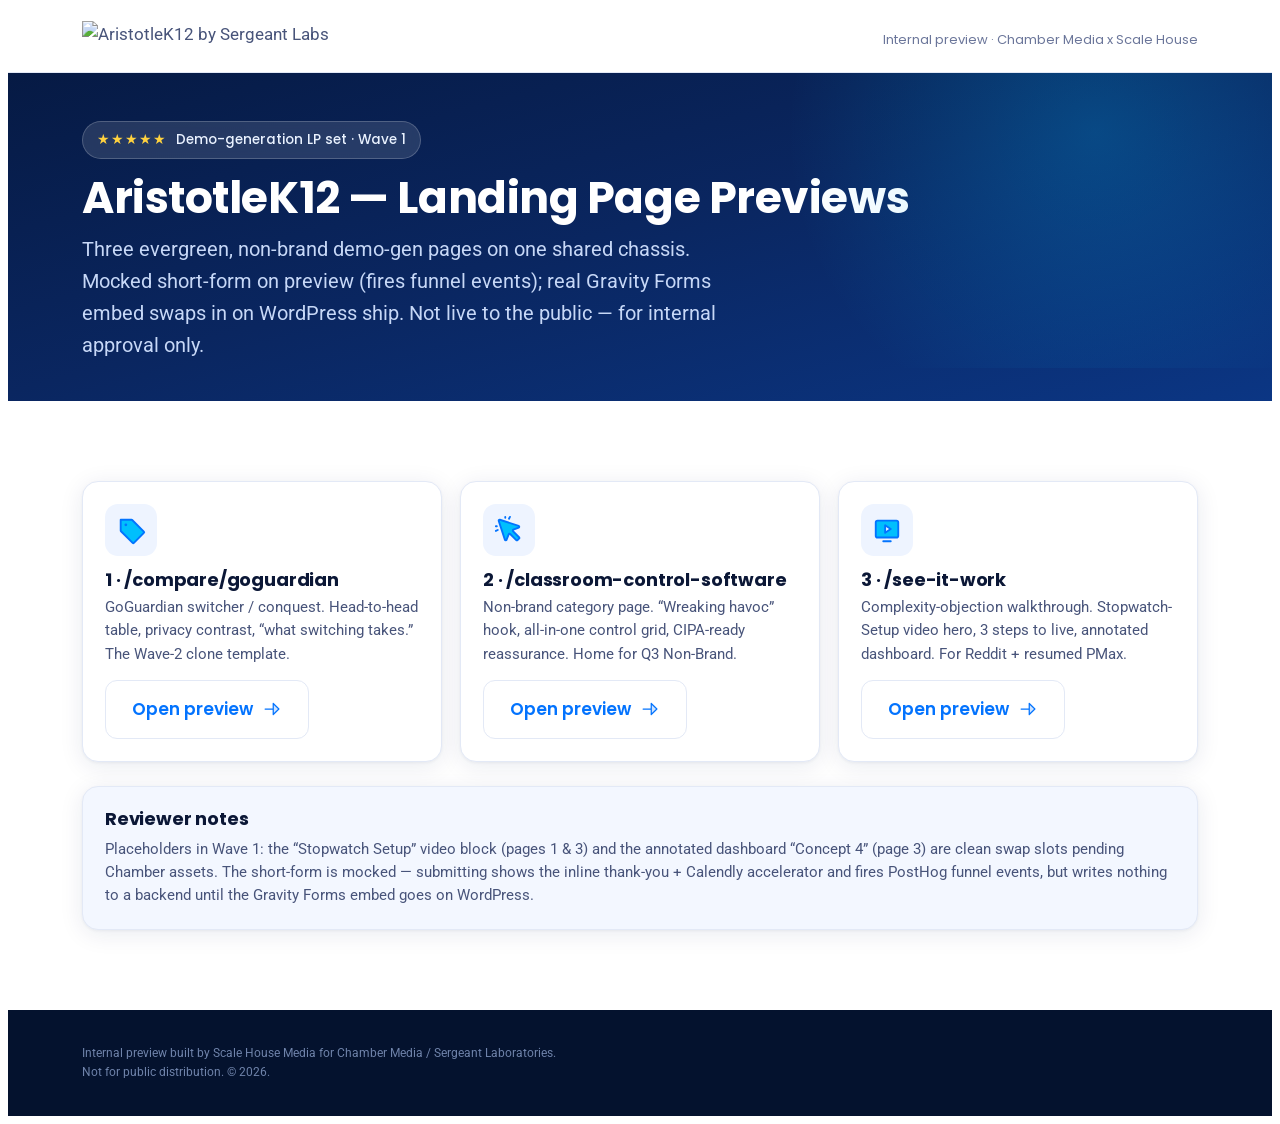
==== index.html @ 9d159dea "AristotleK12 Wave-1 demo-gen LP previews (3 pages + shared chassis) Co-Authored-By: Claude Fable 5 <" ====
<!doctype html>
<!-- AristotleK12 (Sergeant Labs) - LP preview HUB (internal review) - build v1 2026-07-12 -->
<html lang="en">
<head>
  <meta charset="utf-8">
  <meta name="viewport" content="width=device-width, initial-scale=1, viewport-fit=cover">
  <title>AristotleK12 - Landing Page Previews (Internal Review)</title>
  <meta name="robots" content="noindex,nofollow">
  <link rel="icon" href="https://www.sgtlabs.com/wp-content/uploads/2022/09/cropped-favicon-192x192.png">
  <link rel="preconnect" href="https://fonts.googleapis.com"><link rel="preconnect" href="https://fonts.gstatic.com" crossorigin>
  <link href="https://fonts.googleapis.com/css2?family=Poppins:wght@500;600;700&family=Roboto:wght@400;500;700&display=swap" rel="stylesheet">
  <link rel="stylesheet" href="assets/chassis.css">
</head>
<body data-lp-page="preview-hub">
<div class="sgt-lp">
  <header class="hdr"><div class="wrap hdr__in">
    <img class="hdr__logo" src="https://www.sgtlabs.com/wp-content/uploads/2024/01/25th-Anniversary-Logo-02-1.png" alt="AristotleK12 by Sergeant Labs">
    <span style="font-family:var(--font-h);font-size:13px;color:var(--ink-mute)">Internal preview &middot; Chamber Media x Scale House</span>
  </div></header>

  <section class="hero" style="padding:48px 0 40px"><div class="wrap">
    <span class="trustchip"><span class="stars">&#9733;&#9733;&#9733;&#9733;&#9733;</span> Demo-generation LP set &middot; Wave 1</span>
    <h1 style="color:#fff;font-size:clamp(28px,5vw,44px);margin:14px 0 10px">AristotleK12 &mdash; Landing Page Previews</h1>
    <p class="hero__sub" style="max-width:60ch">Three evergreen, non-brand demo-gen pages on one shared chassis. Mocked short-form on preview (fires funnel events); real Gravity Forms embed swaps in on WordPress ship. Not live to the public &mdash; for internal approval only.</p>
  </div></section>

  <section class="section"><div class="wrap">
    <div class="grid grid-3">
      <a class="card" href="compare/goguardian/" style="text-decoration:none">
        <div class="card__chip"><i data-ph="tag" class="ph-duo"></i></div>
        <h3>1 &middot; /compare/goguardian</h3>
        <p style="color:var(--ink-soft)">GoGuardian switcher / conquest. Head-to-head table, privacy contrast, &ldquo;what switching takes.&rdquo; The Wave-2 clone template.</p>
        <span class="btn btn--ghost" style="margin-top:14px">Open preview <i data-ph="arrow-right"></i></span>
      </a>
      <a class="card" href="classroom-control-software/" style="text-decoration:none">
        <div class="card__chip"><i data-ph="cursor-click" class="ph-duo"></i></div>
        <h3>2 &middot; /classroom-control-software</h3>
        <p style="color:var(--ink-soft)">Non-brand category page. &ldquo;Wreaking havoc&rdquo; hook, all-in-one control grid, CIPA-ready reassurance. Home for Q3 Non-Brand.</p>
        <span class="btn btn--ghost" style="margin-top:14px">Open preview <i data-ph="arrow-right"></i></span>
      </a>
      <a class="card" href="see-it-work/" style="text-decoration:none">
        <div class="card__chip"><i data-ph="monitor-play" class="ph-duo"></i></div>
        <h3>3 &middot; /see-it-work</h3>
        <p style="color:var(--ink-soft)">Complexity-objection walkthrough. Stopwatch-Setup video hero, 3 steps to live, annotated dashboard. For Reddit + resumed PMax.</p>
        <span class="btn btn--ghost" style="margin-top:14px">Open preview <i data-ph="arrow-right"></i></span>
      </a>
    </div>
    <div class="card" style="margin-top:24px;background:var(--tint)">
      <h3>Reviewer notes</h3>
      <p style="color:var(--ink-soft);margin-top:8px">Placeholders in Wave 1: the &ldquo;Stopwatch Setup&rdquo; video block (pages 1 &amp; 3) and the annotated dashboard &ldquo;Concept 4&rdquo; (page 3) are clean swap slots pending Chamber assets. The short-form is mocked &mdash; submitting shows the inline thank-you + Calendly accelerator and fires PostHog funnel events, but writes nothing to a backend until the Gravity Forms embed goes on WordPress.</p>
    </div>
  </div></section>

  <footer class="foot"><div class="wrap foot__grid">
    <div class="foot__legal">Internal preview built by Scale House Media for Chamber Media / Sergeant Laboratories. Not for public distribution. &copy; 2026.</div>
  </div></footer>
</div>
<script src="assets/chassis.js"></script>
</body>
</html>
---- assets/chassis.css ----
/* ============================================================
   AristotleK12 (Sergeant Labs) - SHARED LP CHASSIS - build v1 2026-07-12
   One design system, cloned across all demo-gen LPs. Blue-forward,
   Poppins + Roboto, humorous Sage tone. Wave-2 clones reuse this file
   verbatim - only the page HTML changes.
   ASCII-clean: all glyphs are HTML entities in markup; no raw non-ASCII here.
   ============================================================ */

:root{
  --blue:#0373fe;          /* primary - the ONE CTA color */
  --blue-deep:#003399;     /* CTA hover / deep accents */
  --cyan:#00bffd;          /* accent (duotone fill, highlights) */
  --ink:#0b1736;           /* headings / dark text */
  --ink-soft:#48547a;      /* body text */
  --ink-mute:#6b769a;      /* captions */
  --line:#e3e9f6;          /* hairlines */
  --bg:#ffffff;
  --tint:#f3f7ff;          /* soft blue section bg */
  --tint-2:#eef4ff;
  --good:#16a34a;          /* comparison yes */
  --bad:#c0475c;           /* comparison no (muted) */
  --shadow-card:0 4px 24px rgba(9,32,86,.09), 0 1px 3px rgba(9,32,86,.05);
  --shadow-hi:0 16px 44px rgba(9,32,86,.18), 0 4px 12px rgba(9,32,86,.10);
  --radius:16px;
  --maxw:1160px;
  --font-h:"Poppins",-apple-system,BlinkMacSystemFont,"Segoe UI",sans-serif;
  --font-b:"Roboto",-apple-system,BlinkMacSystemFont,"Segoe UI",sans-serif;
}

.sgt-lp *{box-sizing:border-box;margin:0;padding:0}
.sgt-lp{
  font-family:var(--font-b);color:var(--ink-soft);background:var(--bg);
  line-height:1.6;-webkit-font-smoothing:antialiased;font-size:17px;
  overflow-x:hidden;
}
.sgt-lp img{max-width:100%;display:block}
.sgt-lp h1,.sgt-lp h2,.sgt-lp h3,.sgt-lp h4{font-family:var(--font-h);color:var(--ink);line-height:1.14;font-weight:700;letter-spacing:-.01em}
.sgt-lp a{color:var(--blue);text-decoration:none}
.sgt-lp strong{color:var(--ink);font-weight:700}
.wrap{max-width:var(--maxw);margin:0 auto;padding:0 22px}
.section{padding:68px 0}
.section--tint{background:var(--tint)}
.section--deep{background:linear-gradient(160deg,#061a44,#0b2a6b 55%,#08326f);color:#dfe8ff}
.section--deep h2,.section--deep h3{color:#fff}
.eyebrow{font-family:var(--font-h);font-weight:600;font-size:13px;letter-spacing:.14em;text-transform:uppercase;color:var(--blue)}
.section--deep .eyebrow{color:var(--cyan)}
.h2{font-size:clamp(26px,4vw,40px);margin:10px 0 14px}
.lead{font-size:clamp(16px,2vw,19px);color:var(--ink-soft);max-width:64ch}
.section--deep .lead{color:#c3d3f2}
.center{text-align:center}
.center .lead{margin-left:auto;margin-right:auto}
.tabnums{font-variant-numeric:tabular-nums}

/* ---------- Phosphor duotone icon system ---------- */
.ph{display:inline-flex;align-items:center;justify-content:center;flex:0 0 auto;width:1em;height:1em;line-height:0;vertical-align:middle}
.ph svg{width:100%;height:100%;display:block}
.ph-duo{color:var(--blue)}
.ph-duo svg path[opacity]{opacity:1;fill:var(--cyan)}
.ph-quiet{color:var(--blue)}
.ph-quiet svg path[opacity]{opacity:.18}
.ph-white{color:#fff}
.ph-white svg path[opacity]{opacity:1;fill:var(--cyan)}
.ph-good{color:var(--good)}.ph-good svg path[opacity]{opacity:.2;fill:var(--good)}
.ph-bad{color:var(--bad)}.ph-bad svg path[opacity]{opacity:.2;fill:var(--bad)}

/* ---------- Buttons (single CTA color) ---------- */
.btn{display:inline-flex;align-items:center;justify-content:center;gap:9px;
  font-family:var(--font-h);font-weight:600;font-size:17px;cursor:pointer;
  border:0;border-radius:12px;padding:15px 26px;text-align:center;
  transition:transform .12s ease,box-shadow .12s ease,background .15s ease;
  touch-action:manipulation;-webkit-tap-highlight-color:transparent}
.btn .ph{width:20px;height:20px}
.btn--cta{background:var(--blue);color:#fff;box-shadow:0 8px 20px rgba(3,115,254,.32)}
.btn--cta:hover{background:var(--blue-deep);box-shadow:0 12px 26px rgba(0,51,153,.34)}
.btn--cta.ph-white svg path[opacity]{fill:#bfe0ff}
.btn--ghost{background:#fff;color:var(--blue);border:1.5px solid var(--line)}
.btn--ghost:hover{border-color:var(--blue)}
.btn--lg{padding:17px 30px;font-size:18px;width:100%}
.btn:active{transform:scale(.975)}
.btn:focus-visible,a:focus-visible,button:focus-visible,input:focus-visible,select:focus-visible,summary:focus-visible{
  outline:3px solid var(--blue);outline-offset:3px}

/* ---------- Header ---------- */
.hdr{position:sticky;top:0;z-index:40;background:rgba(255,255,255,.86);
  backdrop-filter:blur(12px) saturate(150%);border-bottom:1px solid var(--line)}
.hdr__in{display:flex;align-items:center;justify-content:space-between;height:64px}
.hdr__logo{height:38px;width:auto}
.hdr__cta{font-size:15px;padding:10px 18px}
@media(max-width:640px){.hdr__cta{padding:9px 14px;font-size:14px}.hdr__logo{height:32px}}

/* ---------- Promo banner ---------- */
.promo{background:linear-gradient(90deg,var(--blue-deep),var(--blue));color:#fff;
  text-align:center;font-size:14.5px;font-weight:500;padding:9px 16px;font-family:var(--font-h)}
.promo strong{color:#fff}

/* ---------- Hero ---------- */
.hero{background:linear-gradient(165deg,#061a44 0%,#0a2660 48%,#0b3684 100%);
  color:#e8f0ff;position:relative;overflow:hidden;padding:44px 0 60px}
.hero::after{content:"";position:absolute;right:-10%;top:-30%;width:60%;height:120%;
  background:radial-gradient(circle at 60% 40%,rgba(0,191,253,.22),transparent 60%);pointer-events:none}
.hero__grid{display:flex;flex-direction:column;gap:24px;position:relative;z-index:2}
.hero__copy h1{color:#fff;font-size:clamp(29px,5.1vw,50px);margin:14px 0 16px}
.hero__copy h1 .hl{color:var(--cyan)}
.hero__sub{color:#c7d8f7;font-size:clamp(16px,2.2vw,20px);max-width:34ch}
.hero__bullets{list-style:none;margin:20px 0 0;display:grid;gap:11px}
.hero__bullets li{display:flex;gap:11px;align-items:flex-start;color:#e2ecff;font-size:16px}
.hero__bullets .ph{width:23px;height:23px;margin-top:1px}
.trustchip{display:inline-flex;align-items:center;gap:9px;background:rgba(255,255,255,.12);
  border:1px solid rgba(255,255,255,.2);border-radius:999px;padding:7px 14px;
  font-size:13.5px;color:#eaf2ff;font-family:var(--font-h);font-weight:500;backdrop-filter:blur(6px)}
.trustchip .stars{color:#ffd23f;letter-spacing:1px}

/* Form card */
.formcard{background:#fff;border-radius:18px;box-shadow:var(--shadow-hi);
  padding:24px 22px 22px;color:var(--ink-soft)}
.formcard__ey{display:inline-block;background:linear-gradient(90deg,var(--blue),var(--cyan));
  color:#fff;font-family:var(--font-h);font-weight:600;font-size:12px;letter-spacing:.06em;
  text-transform:uppercase;padding:5px 12px;border-radius:999px;margin-bottom:12px}
.formcard h3{font-size:22px;margin-bottom:5px}
.formcard__sub{font-size:14.5px;color:var(--ink-mute);margin-bottom:16px}
.field{margin-bottom:12px}
.field label{display:block;font-size:13px;font-weight:600;color:var(--ink);margin-bottom:5px;font-family:var(--font-h)}
.field .req{color:var(--blue)}
.field input,.field select{width:100%;font-family:var(--font-b);font-size:15.5px;color:var(--ink);
  border:1.5px solid var(--line);border-radius:10px;padding:12px 13px;background:#fff;transition:border-color .15s}
.field input:focus,.field select:focus{border-color:var(--blue);outline:none}
.field select{appearance:none;background-image:url("data:image/svg+xml;utf8,<svg xmlns='http://www.w3.org/2000/svg' width='16' height='16' viewBox='0 0 24 24' fill='none' stroke='%236b769a' stroke-width='2'><path d='M6 9l6 6 6-6'/></svg>");
  background-repeat:no-repeat;background-position:right 12px center;padding-right:36px}
.field--half{display:inline-block;width:calc(50% - 5px)}
.field--half+.field--half{margin-left:10px}
.field-err{border-color:var(--bad) !important}
.form-note{font-size:12px;color:var(--ink-mute);margin-top:11px;display:flex;gap:7px;align-items:flex-start;text-align:left}
.form-note .ph{width:16px;height:16px;margin-top:1px}
.formcard .btn--lg{margin-top:6px}
.form-tel{text-align:center;font-size:13.5px;color:var(--ink-mute);margin-top:12px}

/* Thank-you inline state */
.ty{display:none;text-align:center;padding:8px 4px 6px}
.ty.is-on{display:block;animation:tyIn .4s ease}
@keyframes tyIn{from{opacity:0;transform:translateY(8px)}to{opacity:1;transform:none}}
.ty__badge{width:60px;height:60px;margin:2px auto 14px;border-radius:50%;
  background:linear-gradient(135deg,var(--blue),var(--cyan));display:flex;align-items:center;justify-content:center}
.ty__badge .ph{width:34px;height:34px;color:#fff}
.ty h3{font-size:22px;margin-bottom:8px}
.ty p{font-size:15px;color:var(--ink-soft);max-width:38ch;margin:0 auto 14px}
.ty__cal{background:var(--tint);border:1px solid var(--line);border-radius:14px;padding:16px;margin-top:6px}
.ty__cal h4{font-size:15px;margin-bottom:4px}
.ty__cal p{font-size:13.5px;margin-bottom:12px}

/* ---------- Trust spine strip ---------- */
.spine{background:#fff;border-top:1px solid var(--line);border-bottom:1px solid var(--line)}
.spine__grid{display:grid;grid-template-columns:repeat(2,1fr);gap:2px;text-align:center}
.spine__cell{padding:20px 12px;position:relative}
.spine__num{font-family:var(--font-h);font-weight:700;color:var(--blue);font-size:clamp(22px,3vw,30px);line-height:1}
.spine__lab{font-size:12.5px;color:var(--ink-mute);margin-top:6px;line-height:1.35}
.spine__quote{grid-column:1/-1;padding:16px 12px 4px;color:var(--ink);font-family:var(--font-h);
  font-weight:600;font-size:15px;background:var(--tint)}

/* ---------- Card grids ---------- */
.grid{display:grid;gap:18px}
.grid-2{grid-template-columns:1fr}
.grid-3{grid-template-columns:1fr}
.grid-4{grid-template-columns:1fr 1fr}
.card{background:#fff;border:1px solid var(--line);border-radius:var(--radius);padding:22px;
  box-shadow:var(--shadow-card);transition:transform .16s ease,box-shadow .16s ease}
.card:hover{transform:translateY(-4px);box-shadow:var(--shadow-hi)}
.card__chip{width:52px;height:52px;border-radius:13px;background:var(--tint-2);
  display:flex;align-items:center;justify-content:center;margin-bottom:14px}
.card__chip .ph{width:30px;height:30px}
.card h3{font-size:18px;margin-bottom:6px}
.card p{font-size:14.5px;color:var(--ink-soft)}

/* ---------- Comparison table ---------- */
.cmp{background:#fff;border:1px solid var(--line);border-radius:var(--radius);overflow:hidden;box-shadow:var(--shadow-card)}
.cmp__scroll{overflow-x:auto}
.cmp table{width:100%;border-collapse:collapse;min-width:560px}
.cmp th,.cmp td{padding:15px 16px;text-align:left;border-bottom:1px solid var(--line);font-size:14.5px;vertical-align:top}
.cmp thead th{font-family:var(--font-h);font-size:14px;background:var(--tint);color:var(--ink)}
.cmp thead th:nth-child(2){background:linear-gradient(160deg,#0a2660,#0b3684);color:#fff;text-align:center}
.cmp thead th:nth-child(3){text-align:center;color:var(--ink-mute)}
.cmp tbody td:first-child{font-weight:600;color:var(--ink);font-family:var(--font-h);font-size:13.5px;width:26%}
.cmp td.us{background:rgba(3,115,254,.05);text-align:center}
.cmp td.them{text-align:center;color:var(--ink-mute)}
.cmp .rowlab{font-weight:600}
.cmp td .ph{width:20px;height:20px;margin-right:5px}
.cmp__foot{padding:14px 16px;background:var(--tint);font-size:12.5px;color:var(--ink-mute)}

/* ---------- Privacy contrast band ---------- */
.privacy{background:linear-gradient(160deg,#061a44,#0b3684);color:#e8f0ff;border-radius:20px;padding:34px 28px;position:relative;overflow:hidden}
.privacy::after{content:"";position:absolute;right:-6%;bottom:-40%;width:46%;height:130%;background:radial-gradient(circle,rgba(0,191,253,.22),transparent 62%)}
.privacy .ph{width:44px;height:44px}
.privacy h3{color:#fff;font-size:clamp(21px,3vw,28px);margin:12px 0 10px;position:relative}
.privacy p{color:#c7d8f7;position:relative;max-width:60ch}
.privacy__pledge{font-family:var(--font-h);font-weight:600;color:#fff;font-size:clamp(18px,2.6vw,23px);line-height:1.3}

/* ---------- Steps ---------- */
.steps{display:grid;gap:18px;grid-template-columns:1fr;counter-reset:step}
.step{background:#fff;border:1px solid var(--line);border-radius:var(--radius);padding:22px 22px 22px 22px;box-shadow:var(--shadow-card);position:relative}
.step__n{width:40px;height:40px;border-radius:50%;background:linear-gradient(135deg,var(--blue),var(--cyan));
  color:#fff;font-family:var(--font-h);font-weight:700;display:flex;align-items:center;justify-content:center;
  font-size:18px;margin-bottom:13px;box-shadow:0 6px 16px rgba(3,115,254,.32)}
.step h3{font-size:17px;margin-bottom:6px}
.step p{font-size:14.5px}

/* ---------- Video placeholder ---------- */
.videoblk{border-radius:var(--radius);overflow:hidden;box-shadow:var(--shadow-hi);
  background:linear-gradient(150deg,#0a2660,#0b3684);position:relative;aspect-ratio:16/9;
  display:flex;align-items:center;justify-content:center;text-align:center;color:#dfe8ff}
.videoblk::before{content:"";position:absolute;inset:0;
  background:radial-gradient(circle at 50% 42%,rgba(0,191,253,.20),transparent 60%)}
.videoblk__inner{position:relative;z-index:2;padding:24px}
.videoblk__play{width:76px;height:76px;border-radius:50%;background:rgba(255,255,255,.94);
  display:flex;align-items:center;justify-content:center;margin:0 auto 16px;box-shadow:0 10px 30px rgba(0,0,0,.3);cursor:pointer;transition:transform .15s}
.videoblk__play:hover{transform:scale(1.06)}
.videoblk__play .tri{width:0;height:0;border-left:22px solid var(--blue);border-top:14px solid transparent;border-bottom:14px solid transparent;margin-left:5px}
.videoblk__t{font-family:var(--font-h);font-weight:600;color:#fff;font-size:19px}
.videoblk__s{font-size:13px;color:#a7c0ee;margin-top:6px}
.placeholder-tag{display:inline-block;background:rgba(255,255,255,.14);border:1px dashed rgba(255,255,255,.4);
  border-radius:999px;padding:4px 12px;font-size:11.5px;letter-spacing:.05em;text-transform:uppercase;color:#cfe0ff;margin-top:14px}

/* ---------- Annotated dashboard placeholder ---------- */
.shot{background:#fff;border:1px solid var(--line);border-radius:var(--radius);box-shadow:var(--shadow-hi);overflow:hidden}
.shot__bar{display:flex;align-items:center;gap:6px;padding:11px 14px;background:var(--tint);border-bottom:1px solid var(--line)}
.shot__dot{width:11px;height:11px;border-radius:50%;background:#cdd7ee}
.shot__url{margin-left:10px;font-size:12px;color:var(--ink-mute);font-family:var(--font-b)}
.shot__body{position:relative;background:linear-gradient(160deg,#f6f9ff,#eaf1ff);min-height:340px;padding:20px}
.shot__mock{display:grid;grid-template-columns:150px 1fr;gap:14px;height:100%}
.shot__side{background:#fff;border:1px solid var(--line);border-radius:12px;padding:12px;display:grid;gap:9px;align-content:start}
.shot__sideitem{height:11px;border-radius:5px;background:var(--tint-2)}
.shot__sideitem.on{background:linear-gradient(90deg,var(--blue),var(--cyan))}
.shot__main{display:grid;gap:12px;align-content:start}
.shot__tiles{display:grid;grid-template-columns:repeat(3,1fr);gap:12px}
.shot__tile{background:#fff;border:1px solid var(--line);border-radius:12px;padding:14px;min-height:74px;display:grid;gap:8px;align-content:start}
.shot__tile b{font-family:var(--font-h);color:var(--blue);font-size:22px}
.shot__tile span{font-size:11px;color:var(--ink-mute)}
.shot__row{background:#fff;border:1px solid var(--line);border-radius:12px;height:120px}
.pin{position:absolute;display:inline-flex;align-items:center;gap:8px}
.pin__n{width:26px;height:26px;border-radius:50%;background:var(--blue);color:#fff;font-family:var(--font-h);
  font-weight:700;font-size:13px;display:flex;align-items:center;justify-content:center;box-shadow:0 4px 12px rgba(3,115,254,.4);flex:0 0 auto}
.pin__t{background:#fff;border:1px solid var(--line);border-radius:8px;padding:5px 10px;font-size:12px;font-weight:600;color:var(--ink);box-shadow:var(--shadow-card);white-space:nowrap}
.shot__legend{display:grid;gap:8px;margin-top:16px}
.shot__legend li{list-style:none;display:flex;gap:10px;align-items:flex-start;font-size:14px;color:var(--ink-soft)}
.shot__legend .pin__n{width:24px;height:24px;font-size:12px}

/* ---------- Testimonials ---------- */
.quote{background:#fff;border:1px solid var(--line);border-radius:var(--radius);padding:24px;box-shadow:var(--shadow-card)}
.quote .stars{color:#ffb703;letter-spacing:2px;font-size:15px}
.quote p{font-size:15.5px;color:var(--ink);margin:12px 0 14px;font-style:italic}
.quote__who{font-family:var(--font-h);font-weight:600;color:var(--ink);font-size:14px}
.quote__role{font-size:12.5px;color:var(--ink-mute)}

/* ---------- Device / feature strip ---------- */
.strip{display:flex;flex-wrap:wrap;gap:10px;justify-content:center}
.pillx{display:inline-flex;align-items:center;gap:8px;background:#fff;border:1px solid var(--line);
  border-radius:999px;padding:9px 16px;font-size:14px;font-weight:500;color:var(--ink);box-shadow:var(--shadow-card)}
.pillx .ph{width:18px;height:18px}
.section--deep .pillx{background:rgba(255,255,255,.1);border-color:rgba(255,255,255,.2);color:#eaf2ff}

/* ---------- FAQ ---------- */
.faq{max-width:800px;margin:0 auto;display:grid;gap:12px}
.faq details{background:#fff;border:1px solid var(--line);border-radius:12px;box-shadow:var(--shadow-card);overflow:hidden}
.faq summary{cursor:pointer;padding:17px 20px;font-family:var(--font-h);font-weight:600;color:var(--ink);
  font-size:15.5px;list-style:none;display:flex;justify-content:space-between;align-items:center;gap:14px}
.faq summary::-webkit-details-marker{display:none}
.faq summary::after{content:"+";font-size:22px;color:var(--blue);font-weight:400;flex:0 0 auto}
.faq details[open] summary::after{content:"\2013"}
.faq details[open] summary{color:var(--blue)}
.faq p{padding:0 20px 18px;font-size:14.5px;color:var(--ink-soft)}

/* ---------- Final CTA ---------- */
.finalcta{text-align:center}
.finalcta h2{color:#fff}
.finalcta .lead{color:#c7d8f7;margin:12px auto 24px}
.finalcta .btn--cta{background:#fff;color:var(--blue-deep)}
.finalcta .btn--cta:hover{background:#eaf2ff}
.finalcta .btn--cta.ph-white svg path[opacity]{fill:#7fb4ff}
.finalcta .btn--cta{color:var(--blue-deep)}

/* ---------- Footer ---------- */
.foot{background:#04122e;color:#9db4dd;padding:34px 0;font-size:13px}
.foot__grid{display:flex;flex-direction:column;gap:16px}
.foot img{height:40px;opacity:.95}
.foot__legal{font-size:12px;color:#6f83aa;max-width:70ch;line-height:1.6}
.foot a{color:#c6d6f4}

/* ---------- Sticky mobile CTA ---------- */
.stick{position:fixed;left:0;right:0;bottom:0;z-index:60;display:none;
  background:rgba(255,255,255,.9);backdrop-filter:blur(14px) saturate(160%);
  border-top:1px solid var(--line);padding:10px 14px calc(10px + env(safe-area-inset-bottom));
  gap:10px}
.stick .btn{flex:1;padding:13px 10px;font-size:15px}
.stick .btn--ghost{flex:0 0 46px;padding:13px 0}
body.modal-open .stick{display:none}

/* ---------- Scroll reveal ---------- */
.reveal{opacity:0;transform:translateY(14px);transition:opacity .55s ease,transform .55s ease}
.reveal.in{opacity:1;transform:none}

/* ============================================================
   RESPONSIVE
   ============================================================ */
@media(min-width:720px){
  .grid-3{grid-template-columns:repeat(3,1fr)}
  .grid-4{grid-template-columns:repeat(4,1fr)}
  .grid-2{grid-template-columns:1fr 1fr}
  .spine__grid{grid-template-columns:repeat(4,1fr)}
  .spine__cell:not(:last-child)::after{content:"";position:absolute;right:0;top:22%;height:56%;width:1px;background:var(--line)}
  .spine__quote{grid-column:auto;background:transparent;padding-top:0}
  .steps{grid-template-columns:repeat(3,1fr)}
  .section{padding:80px 0}
}
@media(min-width:940px){
  .hero{padding:56px 0 76px}
  .hero__grid{display:grid;grid-template-columns:1.08fr .92fr;align-items:center;gap:44px}
  .formcard{align-self:center}
  .field--half{width:calc(50% - 5px)}
}
/* MOBILE: form card ABOVE hero copy (WON test: +37% CVR, US Turf 2026) */
@media(max-width:939px){
  .hero__form{order:-1}
  .hero__copy{order:1}
  .stick{display:flex}
  .sgt-lp{padding-bottom:70px}
  .field--half{width:100%;display:block}
  .field--half+.field--half{margin-left:0}
}

@media(prefers-reduced-motion:reduce){
  .sgt-lp *,.reveal{transition:none !important;animation:none !important}
  .reveal{opacity:1;transform:none}
}
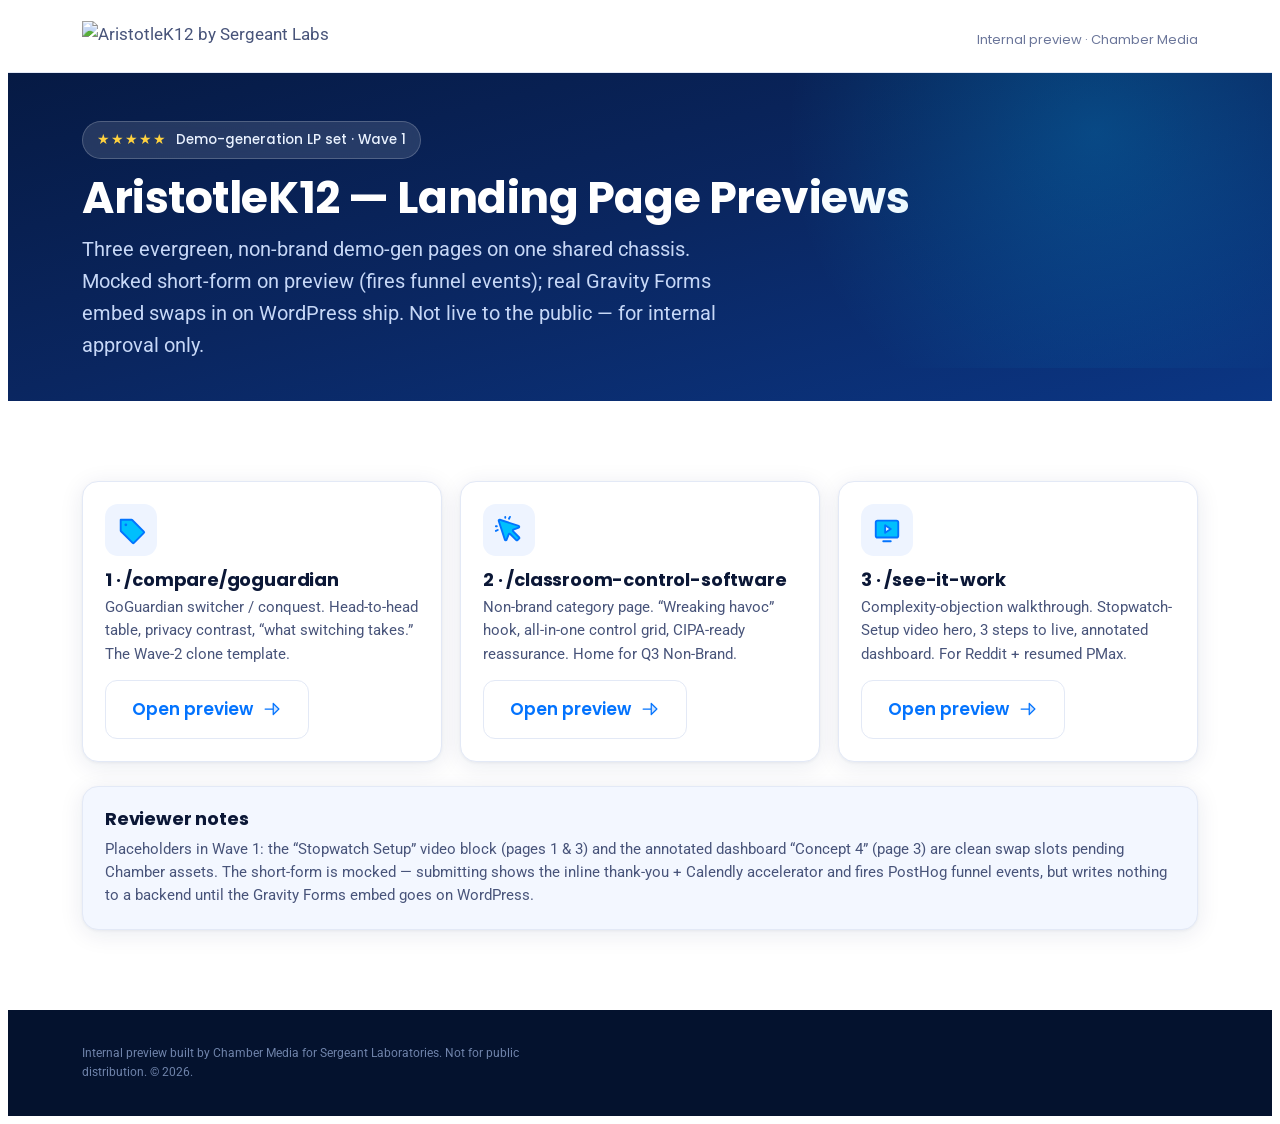
==== commit cc0f2f51: "Scrub Scale House mentions from previews (Chamber-managed client) Client deliverables name only the " ====
--- a/index.html
+++ b/index.html
@@ -15,7 +15,7 @@
 <div class="sgt-lp">
   <header class="hdr"><div class="wrap hdr__in">
     <img class="hdr__logo" src="https://www.sgtlabs.com/wp-content/uploads/2024/01/25th-Anniversary-Logo-02-1.png" alt="AristotleK12 by Sergeant Labs">
-    <span style="font-family:var(--font-h);font-size:13px;color:var(--ink-mute)">Internal preview &middot; Chamber Media x Scale House</span>
+    <span style="font-family:var(--font-h);font-size:13px;color:var(--ink-mute)">Internal preview &middot; Chamber Media</span>
   </div></header>
 
   <section class="hero" style="padding:48px 0 40px"><div class="wrap">
@@ -52,7 +52,7 @@
   </div></section>
 
   <footer class="foot"><div class="wrap foot__grid">
-    <div class="foot__legal">Internal preview built by Scale House Media for Chamber Media / Sergeant Laboratories. Not for public distribution. &copy; 2026.</div>
+    <div class="foot__legal">Internal preview built by Chamber Media for Sergeant Laboratories. Not for public distribution. &copy; 2026.</div>
   </div></footer>
 </div>
 <script src="assets/chassis.js"></script>
--- a/assets/chassis.css
+++ b/assets/chassis.css
@@ -35,8 +35,10 @@
 }
 .sgt-lp img{max-width:100%;display:block}
 .sgt-lp h1,.sgt-lp h2,.sgt-lp h3,.sgt-lp h4{font-family:var(--font-h);color:var(--ink);line-height:1.14;font-weight:700;letter-spacing:-.01em}
-.sgt-lp a{color:var(--blue);text-decoration:none}
+.sgt-lp a{text-decoration:none}
+.sgt-lp a:not(.btn){color:var(--blue)}   /* buttons keep their own text color (fixes blue-on-blue CTA) */
 .sgt-lp strong{color:var(--ink);font-weight:700}
+.hero strong,.section--deep strong,.privacy strong,.finalcta strong{color:#fff}  /* bold stays readable on dark backgrounds */
 .wrap{max-width:var(--maxw);margin:0 auto;padding:0 22px}
 .section{padding:68px 0}
 .section--tint{background:var(--tint)}
@@ -279,7 +281,7 @@
 /* ---------- Footer ---------- */
 .foot{background:#04122e;color:#9db4dd;padding:34px 0;font-size:13px}
 .foot__grid{display:flex;flex-direction:column;gap:16px}
-.foot img{height:40px;opacity:.95}
+.foot img{height:40px;background:#fff;padding:7px 11px;border-radius:8px}  /* white chip so the dark logo reads on the dark footer */
 .foot__legal{font-size:12px;color:#6f83aa;max-width:70ch;line-height:1.6}
 .foot a{color:#c6d6f4}
 
